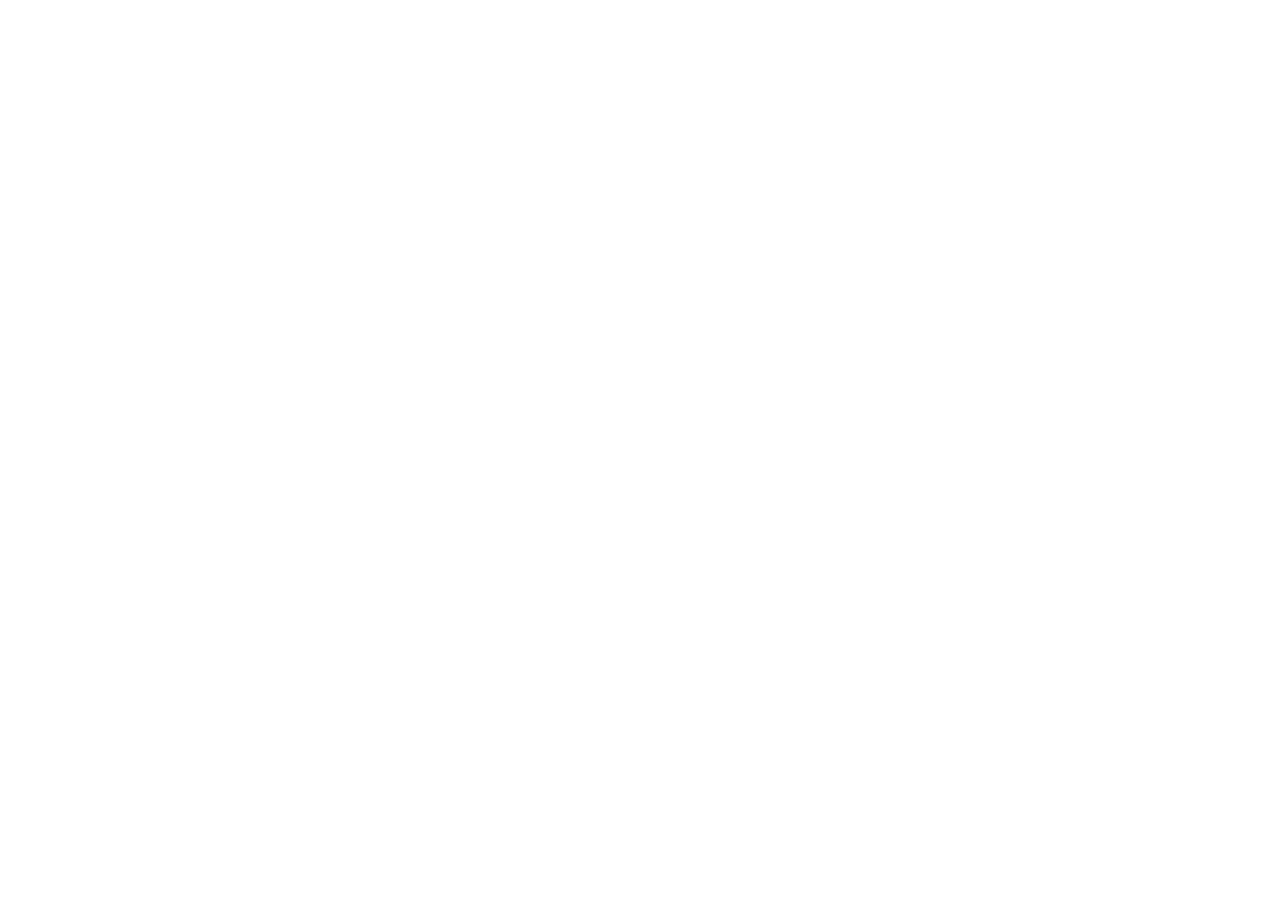
==== index.html @ 22a0f458 "Add files via upload" ====
﻿<!doctype html>
<html lang="zh-CN">
  <head>
    <meta charset="UTF-8" />
    <meta name="viewport" content="width=device-width, initial-scale=1.0" />
    <title>Renha | 涓汉浣滃搧闆?/title>
    <meta
      name="description"
      content="Renha 鐨勪釜浜虹綉绔欙細浜у搧涓庡伐绋嬪疄璺点€侀」鐩渚嬨€佸崥瀹㈡枃绔犱笌鑱旂郴鏂瑰紡銆?
    />
    <meta property="og:title" content="Renha | 涓汉浣滃搧闆? />
    <meta
      property="og:description"
      content="灞曠ず涓汉浠嬬粛銆侀」鐩渚嬩笌鍗氬鍐呭鐨勪腑鏂囦釜浜虹綉绔欍€?
    />
    <meta property="og:type" content="website" />
    <meta property="og:image" content="assets/og-card.svg" />
    <link rel="canonical" href="https://effass7-art.github.io/" />
    <link rel="icon" href="assets/og-card.svg" />
    <link rel="preconnect" href="https://fonts.googleapis.com" />
    <link rel="preconnect" href="https://fonts.gstatic.com" crossorigin />
    <link
      href="https://fonts.googleapis.com/css2?family=Space+Grotesk:wght@400;500;600;700&family=Spectral:wght@500;700&display=swap"
      rel="stylesheet"
    />
    <link rel="stylesheet" href="styles/main.css" />
  </head>
  <body data-page="home">
    <header class="site-header">
      <div class="container site-header-inner">
        <a class="brand" href="index.html" aria-label="杩斿洖棣栭〉">
          <strong>Renha</strong>
          <span>Portfolio & Blog</span>
        </a>
        <button
          class="menu-toggle"
          type="button"
          data-menu-toggle
          aria-label="鍒囨崲鑿滃崟"
          aria-expanded="false"
        >
          鈽?        </button>
        <nav class="site-nav" data-nav>
          <ul>
            <li><a data-link="home" href="index.html">棣栭〉</a></li>
            <li><a data-link="about" href="about.html">鍏充簬</a></li>
            <li><a data-link="projects" href="projects.html">椤圭洰</a></li>
            <li><a data-link="blog" href="blog.html">鍗氬</a></li>
            <li><a data-link="contact" href="contact.html">鑱旂郴</a></li>
          </ul>
        </nav>
      </div>
    </header>

    <main>
      <section class="hero">
        <div class="container hero-panel">
          <div class="reveal">
            <p class="eyebrow">Product x Engineering</p>
            <h1>鎶婃兂娉曞仛鎴愬彲琚娇鐢ㄧ殑鏁板瓧浜у搧銆?/h1>
            <p class="lead">
              鎴戝叧娉ㄤ骇鍝佽惤鍦般€佸墠绔伐绋嬪拰鐢ㄦ埛浣撻獙锛屾搮闀垮湪涓嶇‘瀹氶渶姹備腑蹇€熸瀯寤哄彲浜や粯鐗堟湰銆?              杩欎釜缃戠珯鐢ㄤ簬灞曠ず鎴戠殑椤圭洰銆佹€濊€冨拰瀹炶返銆?            </p>
            <div class="hero-actions">
              <a class="btn btn-primary" href="projects.html">鏌ョ湅椤圭洰</a>
              <a class="btn btn-outline" href="contact.html">鑱旂郴鍚堜綔</a>
            </div>
          </div>
          <aside class="hero-card reveal">
            <dl>
              <dt>褰撳墠閲嶅績</dt>
              <dd>涓汉鍝佺墝缃戠珯涓庡唴瀹逛綋绯绘惌寤?/dd>
              <dt>鎿呴暱鏂瑰悜</dt>
              <dd>鍓嶇宸ョ▼銆佷氦浜掍綋楠屻€佸揩閫熷師鍨?/dd>
              <dt>宸ヤ綔鏂瑰紡</dt>
              <dd>蹇€熻瘯閿?+ 鏁版嵁鍙嶉 + 绋冲畾杩唬</dd>
            </dl>
          </aside>
        </div>
      </section>

      <section class="section">
        <div class="container">
          <div class="section-head reveal">
            <h2>鎴戣兘甯︽潵鐨勪环鍊?/h2>
            <p>
              浠庨渶姹傛媶瑙ｅ埌涓婄嚎浜や粯锛屾垜浼氭妸鈥滀骇鍝佺洰鏍囥€佹妧鏈疄鐜般€佺淮鎶ゆ垚鏈€濇斁鍦ㄥ悓涓€寮犲浘閲屾潈琛°€?            </p>
          </div>
          <div class="grid grid-3">
            <article class="card reveal">
              <h3>浠?0 鍒?1 蹇€熻惤鍦?/h3>
              <p>浼樺厛鎼缓鏈€灏忓彲鐢ㄧ増鏈紝灏藉揩楠岃瘉鏍稿績鍋囪锛屽啀鎸佺画杩唬銆?/p>
            </article>
            <article class="card reveal">
              <h3>宸ョ▼璐ㄩ噺鍙寔缁?/h3>
              <p>閲嶈缁撴瀯銆佸彲缁存姢鎬у拰鎬ц兘锛岄伩鍏嶁€滈鐗堣兘璺戯紝鍚庣画闅炬敼鈥濄€?/p>
            </article>
            <article class="card reveal">
              <h3>浣撻獙椹卞姩鍐崇瓥</h3>
              <p>鍥寸粫鐢ㄦ埛鐪熷疄璺緞璁捐椤甸潰淇℃伅鍜屼氦浜掔粏鑺傦紝鎻愬崌杞寲鏁堢巼銆?/p>
            </article>
          </div>
        </div>
      </section>

      <section class="section">
        <div class="container">
          <div class="section-head reveal">
            <h2>绮鹃€夐」鐩?/h2>
            <p>浠ｈ〃鎬ч」鐩兜鐩栦釜浜虹珯鐐广€佸唴瀹逛骇鍝佸拰鍓嶇绯荤粺鍖栧疄璺点€?/p>
          </div>
          <div class="grid grid-3 project-list">
            <a class="card reveal" href="projects.html#portfolio-v2">
              <h3>Portfolio v2</h3>
              <p>鏋勫缓涓汉鍝佺墝瀹樼綉锛屾敮鎸侀」鐩睍绀恒€佸崥瀹㈠拰鑱旂郴杞寲銆?/p>
              <div class="chip-row">
                <span class="chip">Static Site</span>
                <span class="chip">SEO</span>
              </div>
            </a>
            <a class="card reveal" href="projects.html#notes-engine">
              <h3>Notes Engine</h3>
              <p>涓虹煡璇嗚緭鍑鸿璁″唴瀹圭粨鏋勶紝鎻愬崌鍐欎綔鍙戝竷鏁堢巼涓庡彲杩借釜鎬с€?/p>
              <div class="chip-row">
                <span class="chip">Content</span>
                <span class="chip">Workflow</span>
              </div>
            </a>
            <a class="card reveal" href="projects.html#design-system">
              <h3>Design Tokens Kit</h3>
              <p>缁熶竴棰滆壊銆佸瓧浣撲笌缁勪欢瑙勮寖锛屽噺灏戞牱寮忓垎鍙変笌缁存姢鎴愭湰銆?/p>
              <div class="chip-row">
                <span class="chip">CSS</span>
                <span class="chip">DX</span>
              </div>
            </a>
          </div>
        </div>
      </section>

      <section class="section">
        <div class="container">
          <div class="section-head reveal">
            <h2>鏈€鏂版枃绔?/h2>
            <p>璁板綍鎴戝湪浜у搧涓庡伐绋嬪崗浣滀腑鐨勬柟娉曘€佸鐩樺拰缁忛獙鎬荤粨銆?/p>
          </div>
          <div class="grid grid-2 post-list">
            <a class="card reveal" href="posts/launch-notes.html">
              <p class="post-meta">2026-03-31 路 鏋勫缓瀹炶返</p>
              <h3>涓汉缃戠珯棣栫増涓婄嚎澶嶇洏</h3>
              <p>濡備綍鐢ㄦ渶灏忔垚鏈揩閫熶笂绾夸竴涓彲鎸佺画杩唬鐨勪釜浜虹綉绔欍€?/p>
            </a>
            <a class="card reveal" href="posts/case-study-writing.html">
              <p class="post-meta">2026-03-25 路 椤圭洰琛ㄨ揪</p>
              <h3>鎶婇」鐩粡鍘嗗啓鎴愭湁璇存湇鍔涚殑妗堜緥</h3>
              <p>浠庤儗鏅€佽鑹层€佸喅绛栥€佺粨鏋滃洓涓淮搴︾粍缁囬」鐩彊浜嬨€?/p>
            </a>
          </div>
        </div>
      </section>
    </main>

    <footer class="site-footer">
      <div class="container">
        <p>漏 <span data-year></span> Renha. Built for clarity and momentum.</p>
      </div>
    </footer>
    <script src="scripts/main.js"></script>
  </body>
</html>
---- styles/main.css ----
:root {
  --bg: #f2efe7;
  --surface: #fffdf6;
  --text: #1f2329;
  --muted: #5f666f;
  --line: #d9d6cf;
  --primary: #0e6f65;
  --accent: #d97a2b;
  --primary-soft: rgba(14, 111, 101, 0.14);
  --max-width: 1080px;
  --radius: 14px;
  --shadow: 0 12px 30px rgba(32, 38, 46, 0.11);
}

*,
*::before,
*::after {
  box-sizing: border-box;
}

html,
body {
  margin: 0;
  padding: 0;
}

body {
  font-family: "Space Grotesk", "IBM Plex Sans", "Segoe UI", sans-serif;
  color: var(--text);
  background:
    radial-gradient(circle at 8% 8%, #fff8df 0, rgba(255, 248, 223, 0) 38%),
    radial-gradient(circle at 88% 16%, #dff4ef 0, rgba(223, 244, 239, 0) 32%),
    linear-gradient(160deg, #f4f1ea 0%, #f6f2eb 44%, #f0ece3 100%);
  line-height: 1.6;
}

a {
  color: inherit;
}

img {
  max-width: 100%;
  display: block;
}

.container {
  width: min(var(--max-width), calc(100% - 2.4rem));
  margin: 0 auto;
}

.site-header {
  position: sticky;
  top: 0;
  z-index: 50;
  backdrop-filter: blur(8px);
  background: rgba(246, 242, 235, 0.92);
  border-bottom: 1px solid rgba(157, 162, 170, 0.24);
}

.site-header-inner {
  min-height: 72px;
  display: flex;
  align-items: center;
  justify-content: space-between;
  gap: 1rem;
}

.brand {
  text-decoration: none;
  display: inline-flex;
  flex-direction: column;
  line-height: 1.1;
}

.brand strong {
  font-family: "Spectral", Georgia, serif;
  font-size: 1.35rem;
  letter-spacing: 0.02em;
}

.brand span {
  color: var(--muted);
  font-size: 0.82rem;
}

.menu-toggle {
  display: none;
  border: 1px solid var(--line);
  background: var(--surface);
  border-radius: 10px;
  width: 42px;
  height: 42px;
  font-size: 1.15rem;
  cursor: pointer;
}

.site-nav ul {
  list-style: none;
  display: flex;
  gap: 0.35rem;
  padding: 0;
  margin: 0;
}

.site-nav a {
  text-decoration: none;
  display: inline-block;
  color: var(--muted);
  font-weight: 600;
  font-size: 0.95rem;
  padding: 0.55rem 0.86rem;
  border-radius: 999px;
  transition: 0.22s ease;
}

.site-nav a:hover,
.site-nav a.active {
  color: var(--text);
  background: var(--primary-soft);
}

.hero {
  padding: 4.7rem 0 3rem;
}

.hero-panel {
  display: grid;
  grid-template-columns: 1.18fr 0.82fr;
  gap: 2rem;
  align-items: center;
}

.eyebrow {
  margin: 0 0 0.7rem;
  font-size: 0.88rem;
  letter-spacing: 0.08em;
  text-transform: uppercase;
  color: var(--primary);
  font-weight: 700;
}

h1,
h2,
h3 {
  margin: 0 0 1rem;
  font-family: "Spectral", Georgia, serif;
  line-height: 1.2;
}

h1 {
  font-size: clamp(2.1rem, 6vw, 3.4rem);
}

h2 {
  font-size: clamp(1.7rem, 4vw, 2.45rem);
}

h3 {
  font-size: 1.3rem;
}

p {
  margin: 0 0 1rem;
}

.lead {
  font-size: 1.13rem;
  color: #2f343b;
}

.hero-card {
  border: 1px solid var(--line);
  background: var(--surface);
  border-radius: var(--radius);
  padding: 1.25rem;
  box-shadow: var(--shadow);
}

.hero-card dt {
  font-size: 0.8rem;
  font-weight: 700;
  color: var(--muted);
  text-transform: uppercase;
  letter-spacing: 0.07em;
  margin-bottom: 0.22rem;
}

.hero-card dd {
  margin: 0 0 1rem;
  font-size: 1.08rem;
}

.hero-actions {
  display: flex;
  flex-wrap: wrap;
  gap: 0.8rem;
  margin-top: 1.5rem;
}

.btn {
  border: 1px solid transparent;
  border-radius: 999px;
  padding: 0.7rem 1.1rem;
  text-decoration: none;
  display: inline-flex;
  align-items: center;
  justify-content: center;
  font-weight: 700;
  cursor: pointer;
  transition: transform 0.2s ease, background 0.2s ease;
}

.btn:hover {
  transform: translateY(-2px);
}

.btn-primary {
  background: var(--primary);
  color: #fff;
}

.btn-outline {
  border-color: var(--line);
  background: var(--surface);
  color: var(--text);
}

.section {
  padding: 1rem 0 4rem;
}

.section-head {
  margin-bottom: 1.2rem;
}

.section-head p {
  color: var(--muted);
  max-width: 62ch;
}

.grid {
  display: grid;
  gap: 1rem;
}

.grid-3 {
  grid-template-columns: repeat(3, minmax(0, 1fr));
}

.grid-2 {
  grid-template-columns: repeat(2, minmax(0, 1fr));
}

.card {
  border: 1px solid var(--line);
  background: var(--surface);
  border-radius: var(--radius);
  padding: 1.1rem;
  box-shadow: 0 6px 20px rgba(34, 39, 48, 0.08);
}

.card p {
  color: var(--muted);
}

.chip-row {
  display: flex;
  flex-wrap: wrap;
  gap: 0.5rem;
}

.chip {
  background: #ece8dc;
  color: #2d333b;
  border-radius: 999px;
  padding: 0.2rem 0.65rem;
  font-size: 0.82rem;
  font-weight: 600;
}

.metrics {
  display: grid;
  grid-template-columns: repeat(3, minmax(0, 1fr));
  gap: 0.8rem;
}

.metric {
  border: 1px dashed #b8b6ae;
  border-radius: 12px;
  padding: 0.85rem;
}

.metric strong {
  display: block;
  font-size: 1.4rem;
}

.post-list a,
.project-list a {
  text-decoration: none;
}

.post-meta {
  color: var(--muted);
  font-size: 0.9rem;
  margin-bottom: 0.6rem;
}

.timeline {
  display: grid;
  gap: 1rem;
}

.timeline-item {
  border-left: 3px solid #d4d0c4;
  padding-left: 0.95rem;
}

.timeline-item time {
  font-size: 0.86rem;
  color: var(--muted);
  font-weight: 600;
}

.contact-panel {
  border: 1px solid var(--line);
  background: var(--surface);
  border-radius: var(--radius);
  padding: 1.25rem;
  box-shadow: var(--shadow);
}

form {
  display: grid;
  gap: 0.9rem;
}

label {
  font-size: 0.94rem;
  font-weight: 700;
}

input,
textarea {
  width: 100%;
  border: 1px solid #bbb7ad;
  border-radius: 10px;
  padding: 0.7rem 0.78rem;
  font: inherit;
  background: #fffdf9;
}

textarea {
  min-height: 128px;
  resize: vertical;
}

.status {
  min-height: 1.4rem;
  color: var(--primary);
  font-size: 0.92rem;
  font-weight: 700;
}

.site-footer {
  border-top: 1px solid rgba(157, 162, 170, 0.4);
  margin-top: 2.7rem;
  padding: 1.2rem 0 2.3rem;
  color: var(--muted);
  font-size: 0.9rem;
}

.site-footer a {
  color: var(--primary);
  text-decoration: none;
}

.reveal {
  opacity: 0;
  transform: translateY(18px);
  transition: 0.55s ease;
}

.reveal.show {
  opacity: 1;
  transform: translateY(0);
}

.article-wrap {
  padding: 3rem 0 2rem;
}

.article-wrap article {
  max-width: 760px;
}

.article-wrap p,
.article-wrap li {
  color: #2f343b;
}

.article-wrap ul {
  padding-left: 1.1rem;
}

.article-wrap .back-link {
  text-decoration: none;
  color: var(--primary);
  font-weight: 700;
}

@media (max-width: 960px) {
  .hero-panel,
  .grid-3,
  .grid-2,
  .metrics {
    grid-template-columns: 1fr;
  }
}

@media (max-width: 760px) {
  .menu-toggle {
    display: inline-flex;
    align-items: center;
    justify-content: center;
  }

  .site-nav {
    position: absolute;
    left: 0;
    right: 0;
    top: 72px;
    background: rgba(246, 242, 235, 0.98);
    border-bottom: 1px solid var(--line);
    display: none;
    padding: 0.4rem 1.2rem 1rem;
  }

  .site-nav.open {
    display: block;
  }

  .site-nav ul {
    flex-direction: column;
    align-items: flex-start;
  }

  .site-nav a {
    width: 100%;
  }

  .hero {
    padding-top: 3.2rem;
  }
}
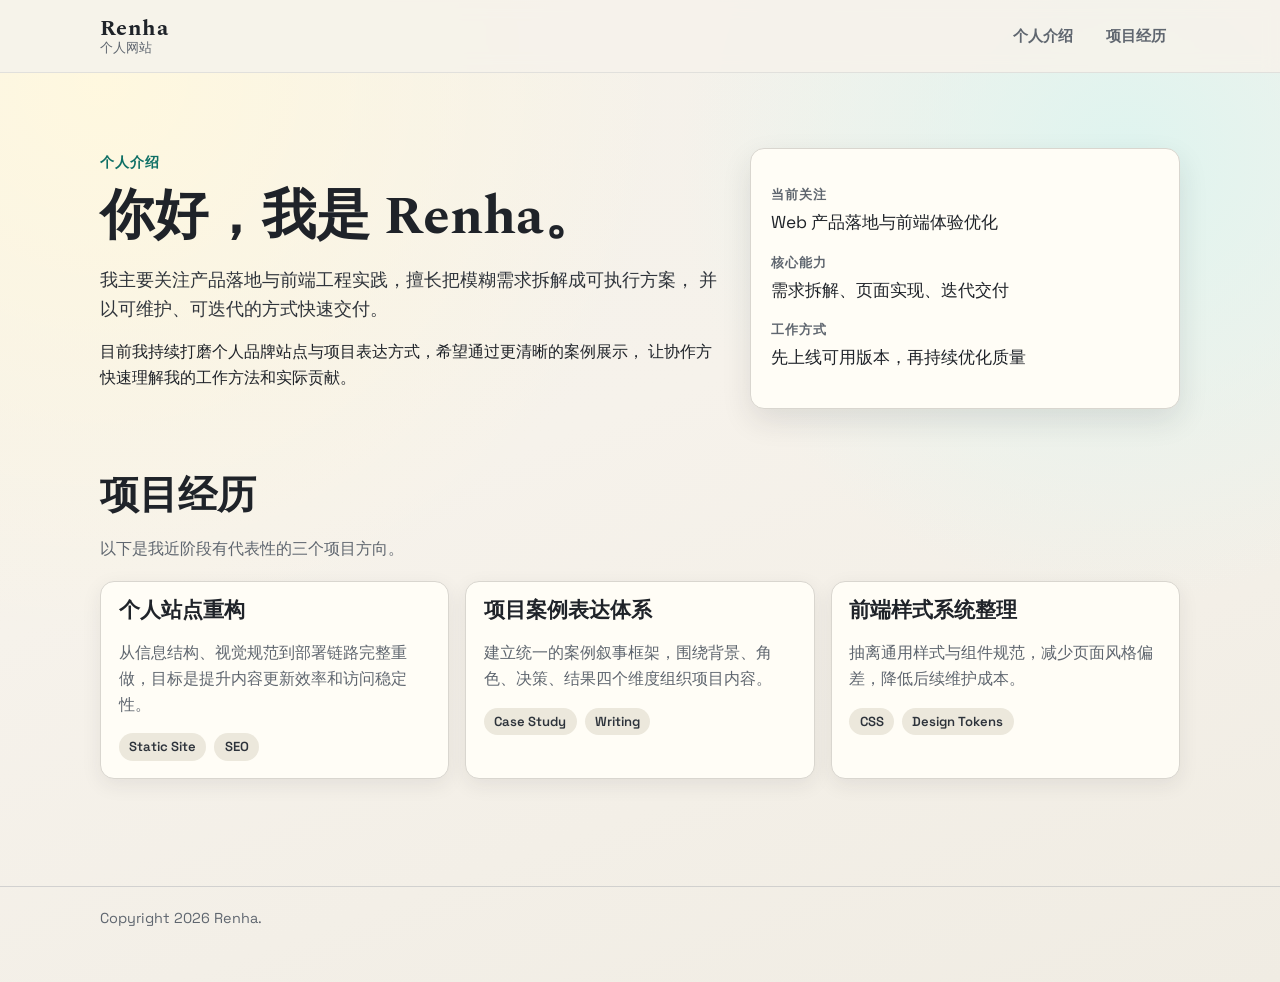
==== commit c78efdb4: "Add files via upload" ====
--- a/index.html
+++ b/index.html
@@ -3,15 +3,15 @@
   <head>
     <meta charset="UTF-8" />
     <meta name="viewport" content="width=device-width, initial-scale=1.0" />
-    <title>Renha | 涓汉浣滃搧闆?/title>
+    <title>Renha | 个人介绍与项目经历</title>
     <meta
       name="description"
-      content="Renha 鐨勪釜浜虹綉绔欙細浜у搧涓庡伐绋嬪疄璺点€侀」鐩渚嬨€佸崥瀹㈡枃绔犱笌鑱旂郴鏂瑰紡銆?
+      content="Renha 的个人网站，仅保留个人介绍与项目经历两块核心内容。"
     />
-    <meta property="og:title" content="Renha | 涓汉浣滃搧闆? />
+    <meta property="og:title" content="Renha | 个人介绍与项目经历" />
     <meta
       property="og:description"
-      content="灞曠ず涓汉浠嬬粛銆侀」鐩渚嬩笌鍗氬鍐呭鐨勪腑鏂囦釜浜虹綉绔欍€?
+      content="聚焦个人介绍与项目经历的简洁个人站点。"
     />
     <meta property="og:type" content="website" />
     <meta property="og:image" content="assets/og-card.svg" />
@@ -28,132 +28,96 @@
   <body data-page="home">
     <header class="site-header">
       <div class="container site-header-inner">
-        <a class="brand" href="index.html" aria-label="杩斿洖棣栭〉">
+        <a class="brand" href="index.html" aria-label="返回首页">
           <strong>Renha</strong>
-          <span>Portfolio & Blog</span>
+          <span>个人网站</span>
         </a>
         <button
           class="menu-toggle"
           type="button"
           data-menu-toggle
-          aria-label="鍒囨崲鑿滃崟"
+          aria-label="切换菜单"
           aria-expanded="false"
         >
-          鈽?        </button>
+          +
+        </button>
         <nav class="site-nav" data-nav>
           <ul>
-            <li><a data-link="home" href="index.html">棣栭〉</a></li>
-            <li><a data-link="about" href="about.html">鍏充簬</a></li>
-            <li><a data-link="projects" href="projects.html">椤圭洰</a></li>
-            <li><a data-link="blog" href="blog.html">鍗氬</a></li>
-            <li><a data-link="contact" href="contact.html">鑱旂郴</a></li>
+            <li><a href="#intro">个人介绍</a></li>
+            <li><a href="#projects">项目经历</a></li>
           </ul>
         </nav>
       </div>
     </header>
 
     <main>
-      <section class="hero">
+      <section id="intro" class="hero">
         <div class="container hero-panel">
           <div class="reveal">
-            <p class="eyebrow">Product x Engineering</p>
-            <h1>鎶婃兂娉曞仛鎴愬彲琚娇鐢ㄧ殑鏁板瓧浜у搧銆?/h1>
+            <p class="eyebrow">个人介绍</p>
+            <h1>你好，我是 Renha。</h1>
             <p class="lead">
-              鎴戝叧娉ㄤ骇鍝佽惤鍦般€佸墠绔伐绋嬪拰鐢ㄦ埛浣撻獙锛屾搮闀垮湪涓嶇‘瀹氶渶姹備腑蹇€熸瀯寤哄彲浜や粯鐗堟湰銆?              杩欎釜缃戠珯鐢ㄤ簬灞曠ず鎴戠殑椤圭洰銆佹€濊€冨拰瀹炶返銆?            </p>
-            <div class="hero-actions">
-              <a class="btn btn-primary" href="projects.html">鏌ョ湅椤圭洰</a>
-              <a class="btn btn-outline" href="contact.html">鑱旂郴鍚堜綔</a>
-            </div>
+              我主要关注产品落地与前端工程实践，擅长把模糊需求拆解成可执行方案，
+              并以可维护、可迭代的方式快速交付。
+            </p>
+            <p>
+              目前我持续打磨个人品牌站点与项目表达方式，希望通过更清晰的案例展示，
+              让协作方快速理解我的工作方法和实际贡献。
+            </p>
           </div>
           <aside class="hero-card reveal">
             <dl>
-              <dt>褰撳墠閲嶅績</dt>
-              <dd>涓汉鍝佺墝缃戠珯涓庡唴瀹逛綋绯绘惌寤?/dd>
-              <dt>鎿呴暱鏂瑰悜</dt>
-              <dd>鍓嶇宸ョ▼銆佷氦浜掍綋楠屻€佸揩閫熷師鍨?/dd>
-              <dt>宸ヤ綔鏂瑰紡</dt>
-              <dd>蹇€熻瘯閿?+ 鏁版嵁鍙嶉 + 绋冲畾杩唬</dd>
+              <dt>当前关注</dt>
+              <dd>Web 产品落地与前端体验优化</dd>
+              <dt>核心能力</dt>
+              <dd>需求拆解、页面实现、迭代交付</dd>
+              <dt>工作方式</dt>
+              <dd>先上线可用版本，再持续优化质量</dd>
             </dl>
           </aside>
         </div>
       </section>
 
-      <section class="section">
+      <section id="projects" class="section">
         <div class="container">
           <div class="section-head reveal">
-            <h2>鎴戣兘甯︽潵鐨勪环鍊?/h2>
-            <p>
-              浠庨渶姹傛媶瑙ｅ埌涓婄嚎浜や粯锛屾垜浼氭妸鈥滀骇鍝佺洰鏍囥€佹妧鏈疄鐜般€佺淮鎶ゆ垚鏈€濇斁鍦ㄥ悓涓€寮犲浘閲屾潈琛°€?            </p>
+            <h2>项目经历</h2>
+            <p>以下是我近阶段有代表性的三个项目方向。</p>
           </div>
-          <div class="grid grid-3">
+
+          <div class="grid grid-3 project-list">
             <article class="card reveal">
-              <h3>浠?0 鍒?1 蹇€熻惤鍦?/h3>
-              <p>浼樺厛鎼缓鏈€灏忓彲鐢ㄧ増鏈紝灏藉揩楠岃瘉鏍稿績鍋囪锛屽啀鎸佺画杩唬銆?/p>
-            </article>
-            <article class="card reveal">
-              <h3>宸ョ▼璐ㄩ噺鍙寔缁?/h3>
-              <p>閲嶈缁撴瀯銆佸彲缁存姢鎬у拰鎬ц兘锛岄伩鍏嶁€滈鐗堣兘璺戯紝鍚庣画闅炬敼鈥濄€?/p>
-            </article>
-            <article class="card reveal">
-              <h3>浣撻獙椹卞姩鍐崇瓥</h3>
-              <p>鍥寸粫鐢ㄦ埛鐪熷疄璺緞璁捐椤甸潰淇℃伅鍜屼氦浜掔粏鑺傦紝鎻愬崌杞寲鏁堢巼銆?/p>
-            </article>
-          </div>
-        </div>
-      </section>
-
-      <section class="section">
-        <div class="container">
-          <div class="section-head reveal">
-            <h2>绮鹃€夐」鐩?/h2>
-            <p>浠ｈ〃鎬ч」鐩兜鐩栦釜浜虹珯鐐广€佸唴瀹逛骇鍝佸拰鍓嶇绯荤粺鍖栧疄璺点€?/p>
-          </div>
-          <div class="grid grid-3 project-list">
-            <a class="card reveal" href="projects.html#portfolio-v2">
-              <h3>Portfolio v2</h3>
-              <p>鏋勫缓涓汉鍝佺墝瀹樼綉锛屾敮鎸侀」鐩睍绀恒€佸崥瀹㈠拰鑱旂郴杞寲銆?/p>
+              <h3>个人站点重构</h3>
+              <p>
+                从信息结构、视觉规范到部署链路完整重做，目标是提升内容更新效率和访问稳定性。
+              </p>
               <div class="chip-row">
                 <span class="chip">Static Site</span>
                 <span class="chip">SEO</span>
               </div>
-            </a>
-            <a class="card reveal" href="projects.html#notes-engine">
-              <h3>Notes Engine</h3>
-              <p>涓虹煡璇嗚緭鍑鸿璁″唴瀹圭粨鏋勶紝鎻愬崌鍐欎綔鍙戝竷鏁堢巼涓庡彲杩借釜鎬с€?/p>
+            </article>
+
+            <article class="card reveal">
+              <h3>项目案例表达体系</h3>
+              <p>
+                建立统一的案例叙事框架，围绕背景、角色、决策、结果四个维度组织项目内容。
+              </p>
               <div class="chip-row">
-                <span class="chip">Content</span>
-                <span class="chip">Workflow</span>
+                <span class="chip">Case Study</span>
+                <span class="chip">Writing</span>
               </div>
-            </a>
-            <a class="card reveal" href="projects.html#design-system">
-              <h3>Design Tokens Kit</h3>
-              <p>缁熶竴棰滆壊銆佸瓧浣撲笌缁勪欢瑙勮寖锛屽噺灏戞牱寮忓垎鍙変笌缁存姢鎴愭湰銆?/p>
+            </article>
+
+            <article class="card reveal">
+              <h3>前端样式系统整理</h3>
+              <p>
+                抽离通用样式与组件规范，减少页面风格偏差，降低后续维护成本。
+              </p>
               <div class="chip-row">
                 <span class="chip">CSS</span>
-                <span class="chip">DX</span>
+                <span class="chip">Design Tokens</span>
               </div>
-            </a>
-          </div>
-        </div>
-      </section>
-
-      <section class="section">
-        <div class="container">
-          <div class="section-head reveal">
-            <h2>鏈€鏂版枃绔?/h2>
-            <p>璁板綍鎴戝湪浜у搧涓庡伐绋嬪崗浣滀腑鐨勬柟娉曘€佸鐩樺拰缁忛獙鎬荤粨銆?/p>
-          </div>
-          <div class="grid grid-2 post-list">
-            <a class="card reveal" href="posts/launch-notes.html">
-              <p class="post-meta">2026-03-31 路 鏋勫缓瀹炶返</p>
-              <h3>涓汉缃戠珯棣栫増涓婄嚎澶嶇洏</h3>
-              <p>濡備綍鐢ㄦ渶灏忔垚鏈揩閫熶笂绾夸竴涓彲鎸佺画杩唬鐨勪釜浜虹綉绔欍€?/p>
-            </a>
-            <a class="card reveal" href="posts/case-study-writing.html">
-              <p class="post-meta">2026-03-25 路 椤圭洰琛ㄨ揪</p>
-              <h3>鎶婇」鐩粡鍘嗗啓鎴愭湁璇存湇鍔涚殑妗堜緥</h3>
-              <p>浠庤儗鏅€佽鑹层€佸喅绛栥€佺粨鏋滃洓涓淮搴︾粍缁囬」鐩彊浜嬨€?/p>
-            </a>
+            </article>
           </div>
         </div>
       </section>
@@ -161,11 +125,10 @@
 
     <footer class="site-footer">
       <div class="container">
-        <p>漏 <span data-year></span> Renha. Built for clarity and momentum.</p>
+        <p>Copyright <span data-year></span> Renha.</p>
       </div>
     </footer>
+
     <script src="scripts/main.js"></script>
   </body>
-</html>
-
-
+</html>
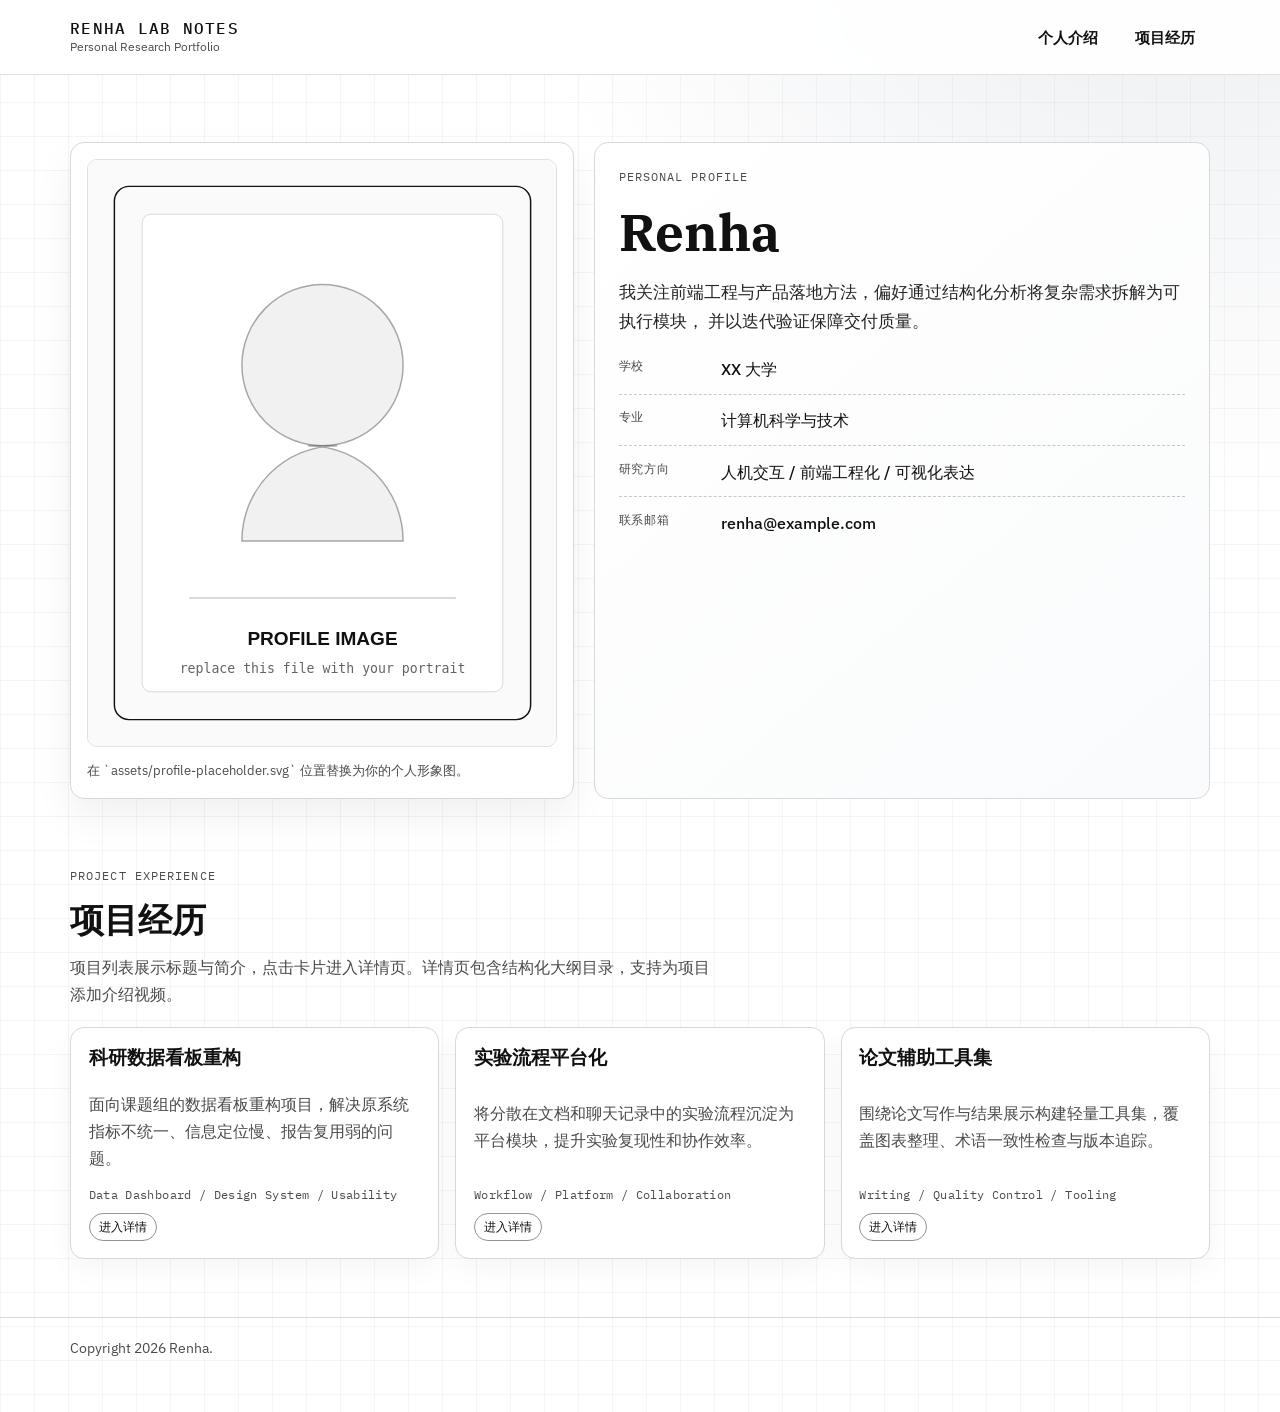
==== commit ef84d35a: "Add files via upload" ====
--- a/index.html
+++ b/index.html
@@ -3,15 +3,15 @@
   <head>
     <meta charset="UTF-8" />
     <meta name="viewport" content="width=device-width, initial-scale=1.0" />
-    <title>Renha | 个人介绍与项目经历</title>
+    <title>Renha | 科研型个人站</title>
     <meta
       name="description"
-      content="Renha 的个人网站，仅保留个人介绍与项目经历两块核心内容。"
+      content="白色主调、黑色辅助的科研风个人站，聚焦个人介绍与项目经历。"
     />
-    <meta property="og:title" content="Renha | 个人介绍与项目经历" />
+    <meta property="og:title" content="Renha | 科研型个人站" />
     <meta
       property="og:description"
-      content="聚焦个人介绍与项目经历的简洁个人站点。"
+      content="包含个人介绍与项目经历，支持进入项目详情与视频展示。"
     />
     <meta property="og:type" content="website" />
     <meta property="og:image" content="assets/og-card.svg" />
@@ -20,7 +20,7 @@
     <link rel="preconnect" href="https://fonts.googleapis.com" />
     <link rel="preconnect" href="https://fonts.gstatic.com" crossorigin />
     <link
-      href="https://fonts.googleapis.com/css2?family=Space+Grotesk:wght@400;500;600;700&family=Spectral:wght@500;700&display=swap"
+      href="https://fonts.googleapis.com/css2?family=IBM+Plex+Mono:wght@400;500&family=IBM+Plex+Sans:wght@400;500;600;700&family=IBM+Plex+Serif:wght@500;600&display=swap"
       rel="stylesheet"
     />
     <link rel="stylesheet" href="styles/main.css" />
@@ -29,8 +29,8 @@
     <header class="site-header">
       <div class="container site-header-inner">
         <a class="brand" href="index.html" aria-label="返回首页">
-          <strong>Renha</strong>
-          <span>个人网站</span>
+          <strong>RENHA LAB NOTES</strong>
+          <span>Personal Research Portfolio</span>
         </a>
         <button
           class="menu-toggle"
@@ -39,11 +39,11 @@
           aria-label="切换菜单"
           aria-expanded="false"
         >
-          +
+          菜单
         </button>
         <nav class="site-nav" data-nav>
           <ul>
-            <li><a href="#intro">个人介绍</a></li>
+            <li><a href="#profile">个人介绍</a></li>
             <li><a href="#projects">项目经历</a></li>
           </ul>
         </nav>
@@ -51,80 +51,60 @@
     </header>
 
     <main>
-      <section id="intro" class="hero">
-        <div class="container hero-panel">
-          <div class="reveal">
-            <p class="eyebrow">个人介绍</p>
-            <h1>你好，我是 Renha。</h1>
+      <section id="profile" class="section profile-section">
+        <div class="container profile-layout reveal" data-delay="0s">
+          <figure class="portrait-card">
+            <img src="assets/profile-placeholder.svg" alt="个人形象图占位" />
+            <figcaption>
+              在 `assets/profile-placeholder.svg` 位置替换为你的个人形象图。
+            </figcaption>
+          </figure>
+
+          <article class="profile-card">
+            <p class="section-tag">PERSONAL PROFILE</p>
+            <h1>Renha</h1>
             <p class="lead">
-              我主要关注产品落地与前端工程实践，擅长把模糊需求拆解成可执行方案，
-              并以可维护、可迭代的方式快速交付。
+              我关注前端工程与产品落地方法，偏好通过结构化分析将复杂需求拆解为可执行模块，
+              并以迭代验证保障交付质量。
             </p>
-            <p>
-              目前我持续打磨个人品牌站点与项目表达方式，希望通过更清晰的案例展示，
-              让协作方快速理解我的工作方法和实际贡献。
-            </p>
-          </div>
-          <aside class="hero-card reveal">
-            <dl>
-              <dt>当前关注</dt>
-              <dd>Web 产品落地与前端体验优化</dd>
-              <dt>核心能力</dt>
-              <dd>需求拆解、页面实现、迭代交付</dd>
-              <dt>工作方式</dt>
-              <dd>先上线可用版本，再持续优化质量</dd>
+            <dl class="profile-meta">
+              <div>
+                <dt>学校</dt>
+                <dd>XX 大学</dd>
+              </div>
+              <div>
+                <dt>专业</dt>
+                <dd>计算机科学与技术</dd>
+              </div>
+              <div>
+                <dt>研究方向</dt>
+                <dd>人机交互 / 前端工程化 / 可视化表达</dd>
+              </div>
+              <div>
+                <dt>联系邮箱</dt>
+                <dd>renha@example.com</dd>
+              </div>
             </dl>
-          </aside>
+          </article>
         </div>
       </section>
 
-      <section id="projects" class="section">
+      <section id="projects" class="section projects-section">
         <div class="container">
-          <div class="section-head reveal">
+          <div class="section-head reveal" data-delay="0.05s">
+            <p class="section-tag">PROJECT EXPERIENCE</p>
             <h2>项目经历</h2>
-            <p>以下是我近阶段有代表性的三个项目方向。</p>
+            <p>
+              项目列表展示标题与简介，点击卡片进入详情页。详情页包含结构化大纲目录，支持为项目添加介绍视频。
+            </p>
           </div>
-
-          <div class="grid grid-3 project-list">
-            <article class="card reveal">
-              <h3>个人站点重构</h3>
-              <p>
-                从信息结构、视觉规范到部署链路完整重做，目标是提升内容更新效率和访问稳定性。
-              </p>
-              <div class="chip-row">
-                <span class="chip">Static Site</span>
-                <span class="chip">SEO</span>
-              </div>
-            </article>
-
-            <article class="card reveal">
-              <h3>项目案例表达体系</h3>
-              <p>
-                建立统一的案例叙事框架，围绕背景、角色、决策、结果四个维度组织项目内容。
-              </p>
-              <div class="chip-row">
-                <span class="chip">Case Study</span>
-                <span class="chip">Writing</span>
-              </div>
-            </article>
-
-            <article class="card reveal">
-              <h3>前端样式系统整理</h3>
-              <p>
-                抽离通用样式与组件规范，减少页面风格偏差，降低后续维护成本。
-              </p>
-              <div class="chip-row">
-                <span class="chip">CSS</span>
-                <span class="chip">Design Tokens</span>
-              </div>
-            </article>
-          </div>
+          <div class="project-grid" data-project-list></div>
         </div>
       </section>
     </main>
 
     <footer class="site-footer">
-      <div class="container">
+      <div class="container footer-inner">
         <p>Copyright <span data-year></span> Renha.</p>
       </div>
     </footer>
--- a/styles/main.css
+++ b/styles/main.css
@@ -1,15 +1,16 @@
-:root {
-  --bg: #f2efe7;
-  --surface: #fffdf6;
-  --text: #1f2329;
-  --muted: #5f666f;
-  --line: #d9d6cf;
-  --primary: #0e6f65;
-  --accent: #d97a2b;
-  --primary-soft: rgba(14, 111, 101, 0.14);
-  --max-width: 1080px;
+﻿:root {
+  --bg: #ffffff;
+  --bg-soft: #f7f8fa;
+  --card: #ffffff;
+  --text: #111111;
+  --text-soft: #4a4a4a;
+  --line: #d6d8dd;
+  --line-strong: #8f939b;
+  --accent: #1a1a1a;
+  --grid: rgba(10, 10, 10, 0.038);
   --radius: 14px;
-  --shadow: 0 12px 30px rgba(32, 38, 46, 0.11);
+  --max-width: 1140px;
+  --shadow: 0 18px 40px rgba(10, 10, 10, 0.06);
 }
 
 *,
@@ -18,20 +19,21 @@
   box-sizing: border-box;
 }
 
-html,
+html {
+  scroll-behavior: smooth;
+}
+
 body {
   margin: 0;
-  padding: 0;
-}
-
-body {
-  font-family: "Space Grotesk", "IBM Plex Sans", "Segoe UI", sans-serif;
   color: var(--text);
-  background:
-    radial-gradient(circle at 8% 8%, #fff8df 0, rgba(255, 248, 223, 0) 38%),
-    radial-gradient(circle at 88% 16%, #dff4ef 0, rgba(223, 244, 239, 0) 32%),
-    linear-gradient(160deg, #f4f1ea 0%, #f6f2eb 44%, #f0ece3 100%);
-  line-height: 1.6;
+  font-family: "IBM Plex Sans", "PingFang SC", "Hiragino Sans GB", sans-serif;
+  line-height: 1.68;
+  background-color: var(--bg);
+  background-image:
+    radial-gradient(circle at 92% -12%, rgba(196, 201, 210, 0.36) 0, rgba(196, 201, 210, 0) 34%),
+    linear-gradient(var(--grid) 1px, transparent 1px),
+    linear-gradient(90deg, var(--grid) 1px, transparent 1px);
+  background-size: auto, 34px 34px, 34px 34px;
 }
 
 a {
@@ -39,346 +41,466 @@
 }
 
 img {
+  display: block;
   max-width: 100%;
-  display: block;
+}
+
+h1,
+h2,
+h3,
+h4 {
+  margin: 0 0 0.8rem;
+  line-height: 1.25;
+  font-family: "IBM Plex Serif", "Noto Serif SC", serif;
+}
+
+h1 {
+  font-size: clamp(2rem, 5vw, 3.2rem);
+}
+
+h2 {
+  font-size: clamp(1.45rem, 3.8vw, 2.1rem);
+}
+
+h3 {
+  font-size: 1.2rem;
+}
+
+p {
+  margin: 0 0 1rem;
 }
 
 .container {
-  width: min(var(--max-width), calc(100% - 2.4rem));
+  width: min(var(--max-width), calc(100% - 2.2rem));
   margin: 0 auto;
 }
 
 .site-header {
   position: sticky;
   top: 0;
-  z-index: 50;
+  z-index: 40;
   backdrop-filter: blur(8px);
-  background: rgba(246, 242, 235, 0.92);
-  border-bottom: 1px solid rgba(157, 162, 170, 0.24);
+  background: rgba(255, 255, 255, 0.9);
+  border-bottom: 1px solid rgba(120, 125, 133, 0.24);
 }
 
 .site-header-inner {
-  min-height: 72px;
+  min-height: 74px;
   display: flex;
   align-items: center;
   justify-content: space-between;
-  gap: 1rem;
+  gap: 1.3rem;
 }
 
 .brand {
-  text-decoration: none;
   display: inline-flex;
   flex-direction: column;
+  text-decoration: none;
   line-height: 1.1;
 }
 
 .brand strong {
-  font-family: "Spectral", Georgia, serif;
-  font-size: 1.35rem;
-  letter-spacing: 0.02em;
+  font-family: "IBM Plex Mono", monospace;
+  letter-spacing: 0.08em;
+  font-size: 0.98rem;
+  font-weight: 500;
 }
 
 .brand span {
-  color: var(--muted);
-  font-size: 0.82rem;
+  margin-top: 0.2rem;
+  font-size: 0.78rem;
+  color: var(--text-soft);
 }
 
 .menu-toggle {
   display: none;
-  border: 1px solid var(--line);
-  background: var(--surface);
+  border: 1px solid var(--line-strong);
+  background: var(--card);
+  color: var(--text);
   border-radius: 10px;
-  width: 42px;
-  height: 42px;
-  font-size: 1.15rem;
+  height: 40px;
+  padding: 0 0.75rem;
+  font-family: "IBM Plex Mono", monospace;
   cursor: pointer;
 }
 
 .site-nav ul {
   list-style: none;
   display: flex;
-  gap: 0.35rem;
+  align-items: center;
+  gap: 0.5rem;
   padding: 0;
   margin: 0;
 }
 
 .site-nav a {
   text-decoration: none;
-  display: inline-block;
-  color: var(--muted);
+  font-size: 0.92rem;
   font-weight: 600;
-  font-size: 0.95rem;
-  padding: 0.55rem 0.86rem;
+  border: 1px solid transparent;
   border-radius: 999px;
-  transition: 0.22s ease;
-}
-
-.site-nav a:hover,
-.site-nav a.active {
-  color: var(--text);
-  background: var(--primary-soft);
-}
-
-.hero {
-  padding: 4.7rem 0 3rem;
-}
-
-.hero-panel {
-  display: grid;
-  grid-template-columns: 1.18fr 0.82fr;
-  gap: 2rem;
-  align-items: center;
-}
-
-.eyebrow {
-  margin: 0 0 0.7rem;
-  font-size: 0.88rem;
-  letter-spacing: 0.08em;
-  text-transform: uppercase;
-  color: var(--primary);
-  font-weight: 700;
-}
-
-h1,
-h2,
-h3 {
-  margin: 0 0 1rem;
-  font-family: "Spectral", Georgia, serif;
-  line-height: 1.2;
-}
-
-h1 {
-  font-size: clamp(2.1rem, 6vw, 3.4rem);
-}
-
-h2 {
-  font-size: clamp(1.7rem, 4vw, 2.45rem);
-}
-
-h3 {
-  font-size: 1.3rem;
-}
-
-p {
-  margin: 0 0 1rem;
+  padding: 0.5rem 0.86rem;
+  transition: 0.2s ease;
+}
+
+.site-nav a:hover {
+  border-color: var(--line-strong);
+  background: var(--bg-soft);
+}
+
+.section {
+  padding: 3.6rem 0;
+}
+
+.profile-section {
+  padding-top: 4.2rem;
+  padding-bottom: 2rem;
+}
+
+.profile-layout {
+  display: grid;
+  grid-template-columns: minmax(280px, 0.9fr) minmax(420px, 1.1fr);
+  gap: 1.2rem;
+}
+
+.portrait-card,
+.profile-card,
+.project-card,
+.outline-card,
+.detail-head,
+.detail-content section,
+.video-card {
+  border: 1px solid var(--line);
+  border-radius: var(--radius);
+  background: var(--card);
+}
+
+.portrait-card {
+  margin: 0;
+  padding: 1rem;
+  box-shadow: var(--shadow);
+}
+
+.portrait-card img {
+  width: 100%;
+  border-radius: 10px;
+  aspect-ratio: 4 / 5;
+  object-fit: cover;
+  border: 1px solid rgba(140, 144, 152, 0.28);
+}
+
+.portrait-card figcaption {
+  margin-top: 0.75rem;
+  font-size: 0.84rem;
+  color: var(--text-soft);
+}
+
+.profile-card {
+  padding: 1.5rem;
+  background:
+    linear-gradient(140deg, rgba(255, 255, 255, 1) 0%, rgba(250, 251, 252, 1) 100%);
+}
+
+.section-tag {
+  margin: 0 0 0.8rem;
+  font-family: "IBM Plex Mono", monospace;
+  font-size: 0.76rem;
+  letter-spacing: 0.09em;
+  color: var(--text-soft);
 }
 
 .lead {
-  font-size: 1.13rem;
-  color: #2f343b;
-}
-
-.hero-card {
-  border: 1px solid var(--line);
-  background: var(--surface);
-  border-radius: var(--radius);
-  padding: 1.25rem;
-  box-shadow: var(--shadow);
-}
-
-.hero-card dt {
-  font-size: 0.8rem;
-  font-weight: 700;
-  color: var(--muted);
-  text-transform: uppercase;
-  letter-spacing: 0.07em;
-  margin-bottom: 0.22rem;
-}
-
-.hero-card dd {
-  margin: 0 0 1rem;
+  color: #252525;
   font-size: 1.08rem;
 }
 
-.hero-actions {
+.profile-meta {
+  display: grid;
+  gap: 0.8rem;
+  margin: 1.3rem 0 0;
+}
+
+.profile-meta div {
+  display: grid;
+  grid-template-columns: 86px 1fr;
+  gap: 1rem;
+  padding-bottom: 0.7rem;
+  border-bottom: 1px dashed rgba(130, 135, 144, 0.45);
+}
+
+.profile-meta div:last-child {
+  border-bottom: 0;
+  padding-bottom: 0;
+}
+
+.profile-meta dt {
+  margin: 0;
+  font-family: "IBM Plex Mono", monospace;
+  font-size: 0.76rem;
+  letter-spacing: 0.06em;
+  color: var(--text-soft);
+}
+
+.profile-meta dd {
+  margin: 0;
+  font-size: 0.98rem;
+  font-weight: 500;
+}
+
+.projects-section {
+  padding-top: 2.2rem;
+}
+
+.section-head {
+  margin-bottom: 1.2rem;
+}
+
+.section-head p {
+  max-width: 64ch;
+  color: var(--text-soft);
+}
+
+.project-grid {
+  display: grid;
+  grid-template-columns: repeat(3, minmax(0, 1fr));
+  gap: 1rem;
+}
+
+.project-card {
+  text-decoration: none;
+  padding: 1.1rem;
+  min-height: 220px;
+  display: grid;
+  gap: 0.85rem;
+  box-shadow: 0 10px 28px rgba(8, 8, 8, 0.04);
+  transition: transform 0.24s ease, box-shadow 0.24s ease, border-color 0.24s ease;
+}
+
+.project-card h3 {
+  margin-bottom: 0.5rem;
+}
+
+.project-card p {
+  margin: 0;
+  color: var(--text-soft);
+}
+
+.project-meta-line {
+  margin-top: auto;
   display: flex;
   flex-wrap: wrap;
-  gap: 0.8rem;
-  margin-top: 1.5rem;
-}
-
-.btn {
-  border: 1px solid transparent;
+  align-items: center;
+  justify-content: space-between;
+  gap: 0.5rem;
+}
+
+.project-keywords {
+  font-family: "IBM Plex Mono", monospace;
+  font-size: 0.74rem;
+  letter-spacing: 0.03em;
+  color: var(--text-soft);
+}
+
+.project-link-hint {
+  font-family: "IBM Plex Mono", monospace;
+  font-size: 0.76rem;
+  border: 1px solid var(--line-strong);
   border-radius: 999px;
-  padding: 0.7rem 1.1rem;
+  padding: 0.16rem 0.56rem;
+}
+
+.project-card:hover {
+  transform: translateY(-5px);
+  border-color: var(--line-strong);
+  box-shadow: 0 16px 30px rgba(8, 8, 8, 0.1);
+}
+
+.site-footer {
+  border-top: 1px solid rgba(124, 128, 136, 0.3);
+  padding: 1.2rem 0 2.2rem;
+  color: var(--text-soft);
+  font-size: 0.88rem;
+}
+
+.footer-inner {
+  display: flex;
+  align-items: center;
+  justify-content: space-between;
+}
+
+.back-link {
+  display: inline-block;
+  margin-bottom: 1rem;
   text-decoration: none;
-  display: inline-flex;
-  align-items: center;
-  justify-content: center;
-  font-weight: 700;
-  cursor: pointer;
-  transition: transform 0.2s ease, background 0.2s ease;
-}
-
-.btn:hover {
-  transform: translateY(-2px);
-}
-
-.btn-primary {
-  background: var(--primary);
-  color: #fff;
-}
-
-.btn-outline {
-  border-color: var(--line);
-  background: var(--surface);
-  color: var(--text);
-}
-
-.section {
-  padding: 1rem 0 4rem;
-}
-
-.section-head {
-  margin-bottom: 1.2rem;
-}
-
-.section-head p {
-  color: var(--muted);
-  max-width: 62ch;
-}
-
-.grid {
-  display: grid;
-  gap: 1rem;
-}
-
-.grid-3 {
-  grid-template-columns: repeat(3, minmax(0, 1fr));
-}
-
-.grid-2 {
-  grid-template-columns: repeat(2, minmax(0, 1fr));
-}
-
-.card {
-  border: 1px solid var(--line);
-  background: var(--surface);
-  border-radius: var(--radius);
-  padding: 1.1rem;
-  box-shadow: 0 6px 20px rgba(34, 39, 48, 0.08);
-}
-
-.card p {
-  color: var(--muted);
-}
-
-.chip-row {
+  font-family: "IBM Plex Mono", monospace;
+  font-size: 0.82rem;
+  border: 1px solid var(--line-strong);
+  padding: 0.3rem 0.66rem;
+  border-radius: 999px;
+}
+
+.detail-head {
+  padding: 1.2rem;
+  margin-bottom: 1.1rem;
+}
+
+.detail-summary {
+  max-width: 76ch;
+  color: var(--text-soft);
+}
+
+.detail-meta {
+  margin: 1rem 0 0;
+  padding: 0;
+  list-style: none;
   display: flex;
   flex-wrap: wrap;
-  gap: 0.5rem;
-}
-
-.chip {
-  background: #ece8dc;
-  color: #2d333b;
+  gap: 0.6rem;
+}
+
+.detail-meta li {
+  border: 1px solid var(--line);
   border-radius: 999px;
-  padding: 0.2rem 0.65rem;
-  font-size: 0.82rem;
+  padding: 0.2rem 0.6rem;
+  font-family: "IBM Plex Mono", monospace;
+  font-size: 0.76rem;
+  color: var(--text-soft);
+}
+
+.detail-shell {
+  display: grid;
+  grid-template-columns: 250px minmax(0, 1fr);
+  gap: 1rem;
+  align-items: start;
+}
+
+.outline-card {
+  padding: 1rem;
+  position: sticky;
+  top: 96px;
+}
+
+.outline-card h2 {
+  font-size: 1.04rem;
+  margin-bottom: 0.75rem;
+}
+
+.outline-card ul {
+  list-style: none;
+  margin: 0;
+  padding: 0;
+  display: grid;
+  gap: 0.4rem;
+}
+
+.outline-card a {
+  display: block;
+  text-decoration: none;
+  font-size: 0.9rem;
+  color: var(--text-soft);
+  border-left: 2px solid transparent;
+  padding: 0.2rem 0 0.2rem 0.5rem;
+}
+
+.outline-card a.active {
+  color: var(--text);
+  border-left-color: var(--accent);
   font-weight: 600;
 }
 
-.metrics {
-  display: grid;
-  grid-template-columns: repeat(3, minmax(0, 1fr));
-  gap: 0.8rem;
-}
-
-.metric {
-  border: 1px dashed #b8b6ae;
+.detail-content {
+  display: grid;
+  gap: 1rem;
+}
+
+.detail-content section {
+  padding: 1.15rem;
+}
+
+.detail-content p,
+.detail-content li {
+  color: #262626;
+}
+
+.detail-content ul {
+  margin: 0.5rem 0 0;
+  padding-left: 1.1rem;
+}
+
+.video-card {
+  padding: 1.1rem;
+}
+
+.video-render {
+  border: 1px dashed var(--line-strong);
   border-radius: 12px;
-  padding: 0.85rem;
-}
-
-.metric strong {
-  display: block;
-  font-size: 1.4rem;
-}
-
-.post-list a,
-.project-list a {
-  text-decoration: none;
-}
-
-.post-meta {
-  color: var(--muted);
-  font-size: 0.9rem;
-  margin-bottom: 0.6rem;
-}
-
-.timeline {
-  display: grid;
-  gap: 1rem;
-}
-
-.timeline-item {
-  border-left: 3px solid #d4d0c4;
-  padding-left: 0.95rem;
-}
-
-.timeline-item time {
-  font-size: 0.86rem;
-  color: var(--muted);
+  min-height: 220px;
+  background: var(--bg-soft);
+  display: grid;
+  align-items: center;
+  justify-items: center;
+  overflow: hidden;
+  margin-bottom: 0.9rem;
+}
+
+.video-render iframe,
+.video-render video {
+  width: 100%;
+  max-width: 100%;
+  aspect-ratio: 16 / 9;
+  border: 0;
+  background: #000;
+}
+
+.video-placeholder {
+  text-align: center;
+  color: var(--text-soft);
+  font-size: 0.94rem;
+  padding: 1.4rem;
+}
+
+.video-form {
+  display: grid;
+  grid-template-columns: 1fr auto auto;
+  gap: 0.55rem;
+}
+
+.video-form input {
+  width: 100%;
+  min-height: 42px;
+  border: 1px solid var(--line-strong);
+  border-radius: 10px;
+  padding: 0.56rem 0.7rem;
+  font: inherit;
+  background: #fff;
+}
+
+.video-form button {
+  min-height: 42px;
+  border: 1px solid var(--line-strong);
+  border-radius: 10px;
+  padding: 0 0.9rem;
+  background: #fff;
+  cursor: pointer;
   font-weight: 600;
 }
 
-.contact-panel {
-  border: 1px solid var(--line);
-  background: var(--surface);
-  border-radius: var(--radius);
-  padding: 1.25rem;
-  box-shadow: var(--shadow);
-}
-
-form {
-  display: grid;
-  gap: 0.9rem;
-}
-
-label {
-  font-size: 0.94rem;
-  font-weight: 700;
-}
-
-input,
-textarea {
-  width: 100%;
-  border: 1px solid #bbb7ad;
-  border-radius: 10px;
-  padding: 0.7rem 0.78rem;
-  font: inherit;
-  background: #fffdf9;
-}
-
-textarea {
-  min-height: 128px;
-  resize: vertical;
-}
-
-.status {
-  min-height: 1.4rem;
-  color: var(--primary);
-  font-size: 0.92rem;
-  font-weight: 700;
-}
-
-.site-footer {
-  border-top: 1px solid rgba(157, 162, 170, 0.4);
-  margin-top: 2.7rem;
-  padding: 1.2rem 0 2.3rem;
-  color: var(--muted);
-  font-size: 0.9rem;
-}
-
-.site-footer a {
-  color: var(--primary);
-  text-decoration: none;
+.video-form button:hover {
+  background: var(--bg-soft);
+}
+
+.video-status {
+  margin: 0.55rem 0 0;
+  min-height: 1.3rem;
+  color: var(--text-soft);
+  font-size: 0.84rem;
 }
 
 .reveal {
   opacity: 0;
-  transform: translateY(18px);
-  transition: 0.55s ease;
+  transform: translateY(20px);
+  transition: opacity 0.58s ease, transform 0.58s ease;
+  transition-delay: var(--delay, 0s);
 }
 
 .reveal.show {
@@ -386,35 +508,17 @@
   transform: translateY(0);
 }
 
-.article-wrap {
-  padding: 3rem 0 2rem;
-}
-
-.article-wrap article {
-  max-width: 760px;
-}
-
-.article-wrap p,
-.article-wrap li {
-  color: #2f343b;
-}
-
-.article-wrap ul {
-  padding-left: 1.1rem;
-}
-
-.article-wrap .back-link {
-  text-decoration: none;
-  color: var(--primary);
-  font-weight: 700;
-}
-
-@media (max-width: 960px) {
-  .hero-panel,
-  .grid-3,
-  .grid-2,
-  .metrics {
+@media (max-width: 1050px) {
+  .project-grid {
+    grid-template-columns: repeat(2, minmax(0, 1fr));
+  }
+
+  .detail-shell {
     grid-template-columns: 1fr;
+  }
+
+  .outline-card {
+    position: static;
   }
 }
 
@@ -427,13 +531,13 @@
 
   .site-nav {
     position: absolute;
+    top: 74px;
     left: 0;
     right: 0;
-    top: 72px;
-    background: rgba(246, 242, 235, 0.98);
+    background: rgba(255, 255, 255, 0.96);
     border-bottom: 1px solid var(--line);
     display: none;
-    padding: 0.4rem 1.2rem 1rem;
+    padding: 0.4rem 1rem 0.9rem;
   }
 
   .site-nav.open {
@@ -449,7 +553,35 @@
     width: 100%;
   }
 
-  .hero {
-    padding-top: 3.2rem;
-  }
-}
+  .profile-layout,
+  .project-grid,
+  .video-form {
+    grid-template-columns: 1fr;
+  }
+
+  .profile-section {
+    padding-top: 3.1rem;
+  }
+
+  .footer-inner {
+    flex-direction: column;
+    align-items: flex-start;
+    gap: 0.5rem;
+  }
+}
+
+@media (prefers-reduced-motion: reduce) {
+  html {
+    scroll-behavior: auto;
+  }
+
+  .reveal {
+    opacity: 1;
+    transform: none;
+    transition: none;
+  }
+
+  .project-card {
+    transition: none;
+  }
+}
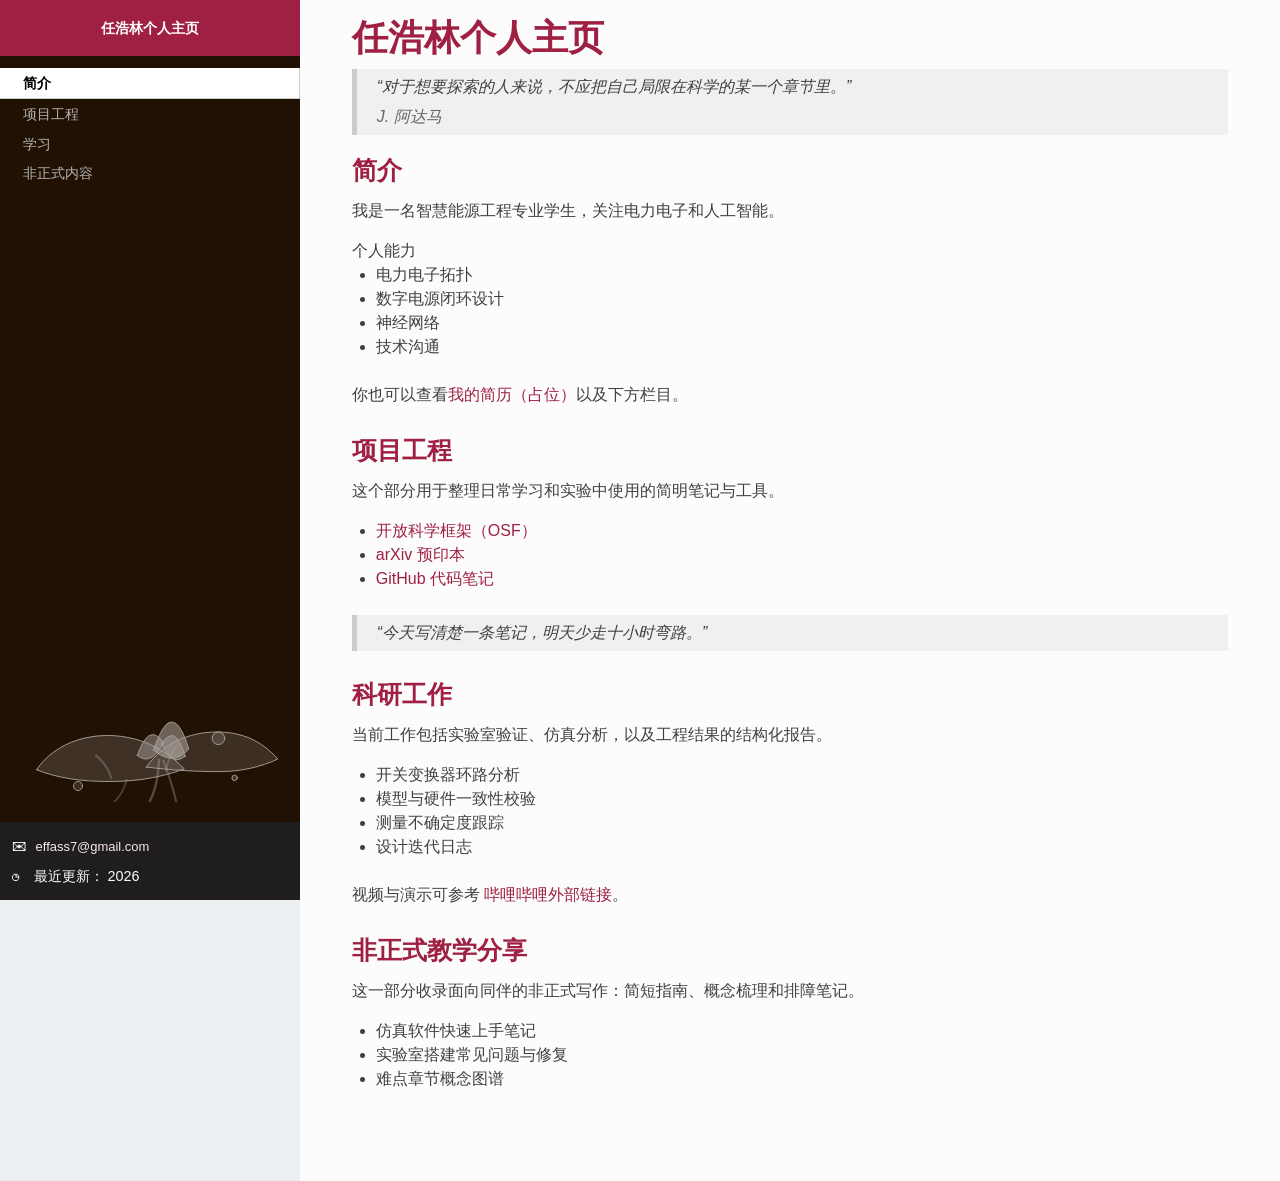
==== commit ddd063fc: "Add files via upload" ====
--- a/index.html
+++ b/index.html
@@ -1,114 +1,125 @@
-﻿<!doctype html>
+<!doctype html>
 <html lang="zh-CN">
   <head>
     <meta charset="UTF-8" />
     <meta name="viewport" content="width=device-width, initial-scale=1.0" />
-    <title>Renha | 科研型个人站</title>
+    <title>任哈主页</title>
     <meta
       name="description"
-      content="白色主调、黑色辅助的科研风个人站，聚焦个人介绍与项目经历。"
+      content="一个以阅读为主的个人主页，包含左侧目录与长文内容。"
     />
-    <meta property="og:title" content="Renha | 科研型个人站" />
+    <meta property="og:title" content="ren主页" />
     <meta
       property="og:description"
-      content="包含个人介绍与项目经历，支持进入项目详情与视频展示。"
+      content="简介、备忘、研究与非正式教学分享。"
     />
     <meta property="og:type" content="website" />
     <meta property="og:image" content="assets/og-card.svg" />
-    <link rel="canonical" href="https://effass7-art.github.io/" />
     <link rel="icon" href="assets/og-card.svg" />
-    <link rel="preconnect" href="https://fonts.googleapis.com" />
-    <link rel="preconnect" href="https://fonts.gstatic.com" crossorigin />
-    <link
-      href="https://fonts.googleapis.com/css2?family=IBM+Plex+Mono:wght@400;500&family=IBM+Plex+Sans:wght@400;500;600;700&family=IBM+Plex+Serif:wght@500;600&display=swap"
-      rel="stylesheet"
-    />
     <link rel="stylesheet" href="styles/main.css" />
   </head>
-  <body data-page="home">
-    <header class="site-header">
-      <div class="container site-header-inner">
-        <a class="brand" href="index.html" aria-label="返回首页">
-          <strong>RENHA LAB NOTES</strong>
-          <span>Personal Research Portfolio</span>
+  <body>
+    <div id="content">
+      <nav id="nav-top" role="navigation" aria-label="顶部导航">
+        <a role="button" href="#" data-toggle="wy-nav-top" aria-label="切换菜单">
+          <span class="menu-icon">&#9776;</span>
         </a>
-        <button
-          class="menu-toggle"
-          type="button"
-          data-menu-toggle
-          aria-label="切换菜单"
-          aria-expanded="false"
-        >
-          菜单
-        </button>
-        <nav class="site-nav" data-nav>
+      </nav>
+
+      <h1 class="title">任浩林个人主页</h1>
+
+      <div id="sidebar">
+        <h2><a href="#content">任浩林个人主页</a></h2>
+        <div id="toc">
+          <ul class="nav">
+            <li><a href="#intro">简介</a></li>
+            <li><a href="#memos">项目工程</a></li>
+            <li><a href="#manuscripts">学习</a></li>
+            <li><a href="#informal">非正式内容</a></li>
+          </ul>
+        </div>
+        <div class="sidebar-ink" aria-hidden="true"></div>
+        <div id="postamble" class="status">
+          <p class="author">
+            <span class="meta-icon">&#9993;</span>
+            <a href="mailto:renha@example.com">effass7@gmail.com</a>
+          </p>
+          <p class="date">
+            <span class="meta-icon">&#9719;</span> 最近更新：
+            <span data-year></span>
+          </p>
+        </div>
+      </div>
+
+      <div id="main">
+        <blockquote>
+          “对于想要探索的人来说，不应把自己局限在科学的某一个章节里。”
+          <footer>J. 阿达马</footer>
+        </blockquote>
+
+        <section id="intro" class="section">
+          <h2>简介</h2>
+          <p>
+            我是一名智慧能源工程专业学生，关注电力电子和人工智能。
+          </p>
+            个人能力
           <ul>
-            <li><a href="#profile">个人介绍</a></li>
-            <li><a href="#projects">项目经历</a></li>
+            <li>电力电子拓扑</li>
+            <li>数字电源闭环设计</li>
+            <li>神经网络</li>
+            <li>技术沟通</li>
           </ul>
-        </nav>
+          <p>
+            你也可以查看<a href="assets/og-card.svg">我的简历（占位）</a>以及下方栏目。
+          </p>
+        </section>
+
+        <section id="memos" class="section">
+          <h2>项目工程</h2>
+          <p>
+            这个部分用于整理日常学习和实验中使用的简明笔记与工具。
+          </p>
+          <ul>
+            <li><a href="https://osf.io/" target="_blank" rel="noopener noreferrer">开放科学框架（OSF）</a></li>
+            <li><a href="https://arxiv.org/" target="_blank" rel="noopener noreferrer">arXiv 预印本</a></li>
+            <li><a href="https://github.com/" target="_blank" rel="noopener noreferrer">GitHub 代码笔记</a></li>
+          </ul>
+          <blockquote>
+            “今天写清楚一条笔记，明天少走十小时弯路。”
+          </blockquote>
+        </section>
+
+        <section id="manuscripts" class="section">
+          <h2>科研工作</h2>
+          <p>
+            当前工作包括实验室验证、仿真分析，以及工程结果的结构化报告。
+          </p>
+          <ul>
+            <li>开关变换器环路分析</li>
+            <li>模型与硬件一致性校验</li>
+            <li>测量不确定度跟踪</li>
+            <li>设计迭代日志</li>
+          </ul>
+          <p>
+            视频与演示可参考
+            <a href="https://www.bilibili.com/" target="_blank" rel="noopener noreferrer">哔哩哔哩外部链接</a>。
+          </p>
+        </section>
+
+        <section id="informal" class="section">
+          <h2>非正式教学分享</h2>
+          <p>
+            这一部分收录面向同伴的非正式写作：简短指南、概念梳理和排障笔记。
+          </p>
+          <ul>
+            <li>仿真软件快速上手笔记</li>
+            <li>实验室搭建常见问题与修复</li>
+            <li>难点章节概念图谱</li>
+          </ul>
+        </section>
       </div>
-    </header>
-
-    <main>
-      <section id="profile" class="section profile-section">
-        <div class="container profile-layout reveal" data-delay="0s">
-          <figure class="portrait-card">
-            <img src="assets/profile-placeholder.svg" alt="个人形象图占位" />
-            <figcaption>
-              在 `assets/profile-placeholder.svg` 位置替换为你的个人形象图。
-            </figcaption>
-          </figure>
-
-          <article class="profile-card">
-            <p class="section-tag">PERSONAL PROFILE</p>
-            <h1>Renha</h1>
-            <p class="lead">
-              我关注前端工程与产品落地方法，偏好通过结构化分析将复杂需求拆解为可执行模块，
-              并以迭代验证保障交付质量。
-            </p>
-            <dl class="profile-meta">
-              <div>
-                <dt>学校</dt>
-                <dd>XX 大学</dd>
-              </div>
-              <div>
-                <dt>专业</dt>
-                <dd>计算机科学与技术</dd>
-              </div>
-              <div>
-                <dt>研究方向</dt>
-                <dd>人机交互 / 前端工程化 / 可视化表达</dd>
-              </div>
-              <div>
-                <dt>联系邮箱</dt>
-                <dd>renha@example.com</dd>
-              </div>
-            </dl>
-          </article>
-        </div>
-      </section>
-
-      <section id="projects" class="section projects-section">
-        <div class="container">
-          <div class="section-head reveal" data-delay="0.05s">
-            <p class="section-tag">PROJECT EXPERIENCE</p>
-            <h2>项目经历</h2>
-            <p>
-              项目列表展示标题与简介，点击卡片进入详情页。详情页包含结构化大纲目录，支持为项目添加介绍视频。
-            </p>
-          </div>
-          <div class="project-grid" data-project-list></div>
-        </div>
-      </section>
-    </main>
-
-    <footer class="site-footer">
-      <div class="container footer-inner">
-        <p>Copyright <span data-year></span> Renha.</p>
-      </div>
-    </footer>
+    </div>
 
     <script src="scripts/main.js"></script>
   </body>
-</html>
+</html>
--- a/styles/main.css
+++ b/styles/main.css
@@ -1,587 +1,277 @@
-﻿:root {
-  --bg: #ffffff;
-  --bg-soft: #f7f8fa;
-  --card: #ffffff;
-  --text: #111111;
-  --text-soft: #4a4a4a;
-  --line: #d6d8dd;
-  --line-strong: #8f939b;
-  --accent: #1a1a1a;
-  --grid: rgba(10, 10, 10, 0.038);
-  --radius: 14px;
-  --max-width: 1140px;
-  --shadow: 0 18px 40px rgba(10, 10, 10, 0.06);
-}
-
-*,
-*::before,
-*::after {
-  box-sizing: border-box;
-}
-
 html {
-  scroll-behavior: smooth;
+  font-size: 100%;
+  min-height: 100%;
+  overflow-x: hidden;
 }
 
 body {
   margin: 0;
-  color: var(--text);
-  font-family: "IBM Plex Sans", "PingFang SC", "Hiragino Sans GB", sans-serif;
-  line-height: 1.68;
-  background-color: var(--bg);
-  background-image:
-    radial-gradient(circle at 92% -12%, rgba(196, 201, 210, 0.36) 0, rgba(196, 201, 210, 0) 34%),
-    linear-gradient(var(--grid) 1px, transparent 1px),
-    linear-gradient(90deg, var(--grid) 1px, transparent 1px);
-  background-size: auto, 34px 34px, 34px 34px;
-}
-
-a {
-  color: inherit;
-}
-
-img {
-  display: block;
-  max-width: 100%;
+  min-height: 100%;
+  color: #404040;
+  background: #edf0f2;
+  font: 16px/24px "Lato", "Helvetica Neue", Arial, sans-serif;
+}
+
+a:hover,
+a:active {
+  outline: 0;
+}
+
+#content {
+  min-height: 100%;
+  height: 100%;
+  max-width: 900px;
+  margin-left: 300px;
+  background: #fcfcfc;
+}
+
+#main {
+  padding-bottom: 2rem;
+}
+
+p {
+  margin: 0 0 16px;
+}
+
+ul,
+ol {
+  margin: 0 0 24px;
+  padding: 0;
+}
+
+#main ul,
+#main ul li {
+  list-style: disc;
+}
+
+#main ul li {
+  margin-left: 24px;
+}
+
+blockquote {
+  margin: 0 0 24px;
+  padding: 6px 20px;
+  border-left: 5px solid #ccc;
+  background: #f0f0f0;
+  font-style: italic;
+}
+
+blockquote footer {
+  margin-top: 0.4rem;
+  color: #666;
 }
 
 h1,
 h2,
 h3,
-h4 {
-  margin: 0 0 0.8rem;
-  line-height: 1.25;
-  font-family: "IBM Plex Serif", "Noto Serif SC", serif;
-}
-
-h1 {
-  font-size: clamp(2rem, 5vw, 3.2rem);
+h4,
+h5,
+h6 {
+  font-family: "Roboto Slab", Georgia, serif;
+  font-weight: 700;
+  color: #9f2042;
+}
+
+h1.title {
+  margin: 0 0 1.2rem;
+  font-size: 2.25rem;
 }
 
 h2 {
-  font-size: clamp(1.45rem, 3.8vw, 2.1rem);
-}
-
-h3 {
-  font-size: 1.2rem;
-}
-
-p {
   margin: 0 0 1rem;
-}
-
-.container {
-  width: min(var(--max-width), calc(100% - 2.2rem));
-  margin: 0 auto;
-}
-
-.site-header {
-  position: sticky;
-  top: 0;
-  z-index: 40;
-  backdrop-filter: blur(8px);
-  background: rgba(255, 255, 255, 0.9);
-  border-bottom: 1px solid rgba(120, 125, 133, 0.24);
-}
-
-.site-header-inner {
-  min-height: 74px;
+  font-size: 1.55rem;
+}
+
+.section {
+  margin-bottom: 2rem;
+}
+
+#sidebar {
+  position: fixed;
+  inset: 0 auto 0 0;
+  width: 300px;
+  overflow: hidden;
   display: flex;
-  align-items: center;
-  justify-content: space-between;
-  gap: 1.3rem;
-}
-
-.brand {
-  display: inline-flex;
   flex-direction: column;
-  text-decoration: none;
-  line-height: 1.1;
-}
-
-.brand strong {
-  font-family: "IBM Plex Mono", monospace;
-  letter-spacing: 0.08em;
-  font-size: 0.98rem;
-  font-weight: 500;
-}
-
-.brand span {
-  margin-top: 0.2rem;
-  font-size: 0.78rem;
-  color: var(--text-soft);
-}
-
-.menu-toggle {
-  display: none;
-  border: 1px solid var(--line-strong);
-  background: var(--card);
-  color: var(--text);
-  border-radius: 10px;
-  height: 40px;
-  padding: 0 0.75rem;
-  font-family: "IBM Plex Mono", monospace;
-  cursor: pointer;
-}
-
-.site-nav ul {
-  list-style: none;
-  display: flex;
-  align-items: center;
-  gap: 0.5rem;
-  padding: 0;
-  margin: 0;
-}
-
-.site-nav a {
-  text-decoration: none;
-  font-size: 0.92rem;
-  font-weight: 600;
-  border: 1px solid transparent;
-  border-radius: 999px;
-  padding: 0.5rem 0.86rem;
-  transition: 0.2s ease;
-}
-
-.site-nav a:hover {
-  border-color: var(--line-strong);
-  background: var(--bg-soft);
-}
-
-.section {
-  padding: 3.6rem 0;
-}
-
-.profile-section {
-  padding-top: 4.2rem;
-  padding-bottom: 2rem;
-}
-
-.profile-layout {
-  display: grid;
-  grid-template-columns: minmax(280px, 0.9fr) minmax(420px, 1.1fr);
-  gap: 1.2rem;
-}
-
-.portrait-card,
-.profile-card,
-.project-card,
-.outline-card,
-.detail-head,
-.detail-content section,
-.video-card {
-  border: 1px solid var(--line);
-  border-radius: var(--radius);
-  background: var(--card);
-}
-
-.portrait-card {
-  margin: 0;
-  padding: 1rem;
-  box-shadow: var(--shadow);
-}
-
-.portrait-card img {
-  width: 100%;
-  border-radius: 10px;
-  aspect-ratio: 4 / 5;
-  object-fit: cover;
-  border: 1px solid rgba(140, 144, 152, 0.28);
-}
-
-.portrait-card figcaption {
-  margin-top: 0.75rem;
-  font-size: 0.84rem;
-  color: var(--text-soft);
-}
-
-.profile-card {
-  padding: 1.5rem;
-  background:
-    linear-gradient(140deg, rgba(255, 255, 255, 1) 0%, rgba(250, 251, 252, 1) 100%);
-}
-
-.section-tag {
-  margin: 0 0 0.8rem;
-  font-family: "IBM Plex Mono", monospace;
-  font-size: 0.76rem;
-  letter-spacing: 0.09em;
-  color: var(--text-soft);
-}
-
-.lead {
-  color: #252525;
-  font-size: 1.08rem;
-}
-
-.profile-meta {
-  display: grid;
-  gap: 0.8rem;
-  margin: 1.3rem 0 0;
-}
-
-.profile-meta div {
-  display: grid;
-  grid-template-columns: 86px 1fr;
-  gap: 1rem;
-  padding-bottom: 0.7rem;
-  border-bottom: 1px dashed rgba(130, 135, 144, 0.45);
-}
-
-.profile-meta div:last-child {
-  border-bottom: 0;
-  padding-bottom: 0;
-}
-
-.profile-meta dt {
-  margin: 0;
-  font-family: "IBM Plex Mono", monospace;
-  font-size: 0.76rem;
-  letter-spacing: 0.06em;
-  color: var(--text-soft);
-}
-
-.profile-meta dd {
-  margin: 0;
-  font-size: 0.98rem;
-  font-weight: 500;
-}
-
-.projects-section {
-  padding-top: 2.2rem;
-}
-
-.section-head {
-  margin-bottom: 1.2rem;
-}
-
-.section-head p {
-  max-width: 64ch;
-  color: var(--text-soft);
-}
-
-.project-grid {
-  display: grid;
-  grid-template-columns: repeat(3, minmax(0, 1fr));
-  gap: 1rem;
-}
-
-.project-card {
-  text-decoration: none;
-  padding: 1.1rem;
-  min-height: 220px;
-  display: grid;
-  gap: 0.85rem;
-  box-shadow: 0 10px 28px rgba(8, 8, 8, 0.04);
-  transition: transform 0.24s ease, box-shadow 0.24s ease, border-color 0.24s ease;
-}
-
-.project-card h3 {
-  margin-bottom: 0.5rem;
-}
-
-.project-card p {
-  margin: 0;
-  color: var(--text-soft);
-}
-
-.project-meta-line {
-  margin-top: auto;
-  display: flex;
-  flex-wrap: wrap;
-  align-items: center;
-  justify-content: space-between;
-  gap: 0.5rem;
-}
-
-.project-keywords {
-  font-family: "IBM Plex Mono", monospace;
-  font-size: 0.74rem;
-  letter-spacing: 0.03em;
-  color: var(--text-soft);
-}
-
-.project-link-hint {
-  font-family: "IBM Plex Mono", monospace;
-  font-size: 0.76rem;
-  border: 1px solid var(--line-strong);
-  border-radius: 999px;
-  padding: 0.16rem 0.56rem;
-}
-
-.project-card:hover {
-  transform: translateY(-5px);
-  border-color: var(--line-strong);
-  box-shadow: 0 16px 30px rgba(8, 8, 8, 0.1);
-}
-
-.site-footer {
-  border-top: 1px solid rgba(124, 128, 136, 0.3);
-  padding: 1.2rem 0 2.2rem;
-  color: var(--text-soft);
-  font-size: 0.88rem;
-}
-
-.footer-inner {
-  display: flex;
-  align-items: center;
-  justify-content: space-between;
-}
-
-.back-link {
-  display: inline-block;
-  margin-bottom: 1rem;
-  text-decoration: none;
-  font-family: "IBM Plex Mono", monospace;
-  font-size: 0.82rem;
-  border: 1px solid var(--line-strong);
-  padding: 0.3rem 0.66rem;
-  border-radius: 999px;
-}
-
-.detail-head {
-  padding: 1.2rem;
-  margin-bottom: 1.1rem;
-}
-
-.detail-summary {
-  max-width: 76ch;
-  color: var(--text-soft);
-}
-
-.detail-meta {
-  margin: 1rem 0 0;
-  padding: 0;
-  list-style: none;
-  display: flex;
-  flex-wrap: wrap;
-  gap: 0.6rem;
-}
-
-.detail-meta li {
-  border: 1px solid var(--line);
-  border-radius: 999px;
-  padding: 0.2rem 0.6rem;
-  font-family: "IBM Plex Mono", monospace;
-  font-size: 0.76rem;
-  color: var(--text-soft);
-}
-
-.detail-shell {
-  display: grid;
-  grid-template-columns: 250px minmax(0, 1fr);
-  gap: 1rem;
-  align-items: start;
-}
-
-.outline-card {
-  padding: 1rem;
-  position: sticky;
-  top: 96px;
-}
-
-.outline-card h2 {
-  font-size: 1.04rem;
-  margin-bottom: 0.75rem;
-}
-
-.outline-card ul {
-  list-style: none;
+  z-index: 200;
+  font-size: 16px;
+  background: #211103;
+}
+
+#sidebar h2 {
+  margin: 0 0 0.809em;
+  padding: 0.809em;
+  font-size: 100%;
+  text-align: center;
+  color: #fcfcfc;
+  background: #9f2042;
+}
+
+#sidebar h2 a {
+  color: #fff;
+  text-decoration: none;
+}
+
+#sidebar h2 a:hover,
+#sidebar h2 a:active,
+#sidebar h2 a:focus {
+  background: transparent;
+  text-decoration: none;
+}
+
+#toc {
+  flex-grow: 200;
+  overflow-x: hidden;
+  overflow-y: auto;
+}
+
+#toc ul {
   margin: 0;
   padding: 0;
-  display: grid;
-  gap: 0.4rem;
-}
-
-.outline-card a {
+}
+
+#toc li {
+  margin-left: 0;
+  list-style: none;
+}
+
+#sidebar a {
   display: block;
-  text-decoration: none;
-  font-size: 0.9rem;
-  color: var(--text-soft);
-  border-left: 2px solid transparent;
-  padding: 0.2rem 0 0.2rem 0.5rem;
-}
-
-.outline-card a.active {
-  color: var(--text);
-  border-left-color: var(--accent);
-  font-weight: 600;
-}
-
-.detail-content {
-  display: grid;
-  gap: 1rem;
-}
-
-.detail-content section {
-  padding: 1.15rem;
-}
-
-.detail-content p,
-.detail-content li {
-  color: #262626;
-}
-
-.detail-content ul {
-  margin: 0.5rem 0 0;
-  padding-left: 1.1rem;
-}
-
-.video-card {
-  padding: 1.1rem;
-}
-
-.video-render {
-  border: 1px dashed var(--line-strong);
-  border-radius: 12px;
-  min-height: 220px;
-  background: var(--bg-soft);
-  display: grid;
-  align-items: center;
-  justify-items: center;
-  overflow: hidden;
-  margin-bottom: 0.9rem;
-}
-
-.video-render iframe,
-.video-render video {
-  width: 100%;
-  max-width: 100%;
-  aspect-ratio: 16 / 9;
-  border: 0;
-  background: #000;
-}
-
-.video-placeholder {
-  text-align: center;
-  color: var(--text-soft);
-  font-size: 0.94rem;
-  padding: 1.4rem;
-}
-
-.video-form {
-  display: grid;
-  grid-template-columns: 1fr auto auto;
-  gap: 0.55rem;
-}
-
-.video-form input {
-  width: 100%;
-  min-height: 42px;
-  border: 1px solid var(--line-strong);
-  border-radius: 10px;
-  padding: 0.56rem 0.7rem;
-  font: inherit;
+  position: relative;
+  padding: 0.4045em 1.618em;
+  line-height: 18px;
+  font-size: 90%;
+  color: #b3b3b3;
+  text-decoration: none;
+}
+
+#sidebar a:hover {
+  cursor: pointer;
+  background: #4e4a4a;
+}
+
+#toc li.active > a {
+  color: #000;
+  font-weight: 700;
   background: #fff;
-}
-
-.video-form button {
-  min-height: 42px;
-  border: 1px solid var(--line-strong);
-  border-radius: 10px;
-  padding: 0 0.9rem;
-  background: #fff;
-  cursor: pointer;
-  font-weight: 600;
-}
-
-.video-form button:hover {
-  background: var(--bg-soft);
-}
-
-.video-status {
-  margin: 0.55rem 0 0;
-  min-height: 1.3rem;
-  color: var(--text-soft);
-  font-size: 0.84rem;
-}
-
-.reveal {
-  opacity: 0;
-  transform: translateY(20px);
-  transition: opacity 0.58s ease, transform 0.58s ease;
-  transition-delay: var(--delay, 0s);
-}
-
-.reveal.show {
-  opacity: 1;
-  transform: translateY(0);
-}
-
-@media (max-width: 1050px) {
-  .project-grid {
-    grid-template-columns: repeat(2, minmax(0, 1fr));
-  }
-
-  .detail-shell {
-    grid-template-columns: 1fr;
-  }
-
-  .outline-card {
-    position: static;
-  }
-}
-
-@media (max-width: 760px) {
-  .menu-toggle {
-    display: inline-flex;
-    align-items: center;
-    justify-content: center;
-  }
-
-  .site-nav {
-    position: absolute;
-    top: 74px;
+  border-right: 1px solid #c9c9c9;
+  border-bottom: 1px solid #c9c9c9;
+}
+
+.sidebar-ink {
+  flex: 0 0 140px;
+  margin: 0.4rem 0 0.6rem;
+  background: center / 90% no-repeat url("../assets/sidebar-ink-lotus.svg");
+  opacity: 0.62;
+  pointer-events: none;
+}
+
+#postamble {
+  padding: 12px;
+  border-top: 10px solid #211103;
+  color: #fcfcfc;
+  background: #1f1d1d;
+  font-size: 90%;
+}
+
+#postamble p {
+  margin: 0 0 6px;
+}
+
+#postamble p:last-child {
+  margin-bottom: 0;
+}
+
+#postamble a {
+  display: inline;
+  padding: 0 2px;
+  color: #f8e5ee;
+}
+
+.meta-icon {
+  display: inline-block;
+  width: 1.1rem;
+}
+
+#main a {
+  color: #9f2042;
+  text-decoration: none;
+  border-radius: 2px;
+  transition: background-color 0.15s, color 0.15s;
+}
+
+#main a:visited {
+  color: #9f2042;
+}
+
+#main a:hover,
+#main a:focus-visible {
+  color: #fff;
+  background-color: #9f2042;
+}
+
+#nav-top {
+  display: none;
+  margin: 0 0 1rem;
+  border-radius: 5px;
+  font-family: "Roboto Slab", Georgia, serif;
+  font-weight: 700;
+}
+
+#nav-top a {
+  color: #9f2042;
+  text-decoration: none;
+}
+
+.menu-icon {
+  font-size: 28px;
+  line-height: 1;
+}
+
+@media screen and (min-width: 768px) {
+  #content {
+    padding: 1.618em 3.236em;
+  }
+}
+
+@media screen and (max-width: 768px) {
+  #content {
+    margin-left: 0;
+    padding: 1em;
+  }
+
+  #content.shift {
+    position: relative;
+    top: 0;
+    left: 75%;
+    min-width: 100%;
+    height: 100%;
+    overflow: hidden;
+  }
+
+  #sidebar {
+    left: -300px;
+    width: 300px;
+    font-size: 120%;
+  }
+
+  #content.shift #sidebar {
     left: 0;
-    right: 0;
-    background: rgba(255, 255, 255, 0.96);
-    border-bottom: 1px solid var(--line);
-    display: none;
-    padding: 0.4rem 1rem 0.9rem;
-  }
-
-  .site-nav.open {
-    display: block;
-  }
-
-  .site-nav ul {
-    flex-direction: column;
-    align-items: flex-start;
-  }
-
-  .site-nav a {
-    width: 100%;
-  }
-
-  .profile-layout,
-  .project-grid,
-  .video-form {
-    grid-template-columns: 1fr;
-  }
-
-  .profile-section {
-    padding-top: 3.1rem;
-  }
-
-  .footer-inner {
-    flex-direction: column;
-    align-items: flex-start;
-    gap: 0.5rem;
-  }
-}
-
-@media (prefers-reduced-motion: reduce) {
-  html {
-    scroll-behavior: auto;
-  }
-
-  .reveal {
-    opacity: 1;
-    transform: none;
-    transition: none;
-  }
-
-  .project-card {
-    transition: none;
-  }
-}
+    width: 75%;
+    font-size: 120%;
+  }
+
+  .sidebar-ink {
+    flex-basis: 118px;
+    background-size: 84%;
+    opacity: 0.56;
+  }
+
+  #nav-top {
+    display: inline-block;
+  }
+
+  h1.title {
+    font-size: 1.9rem;
+  }
+}
